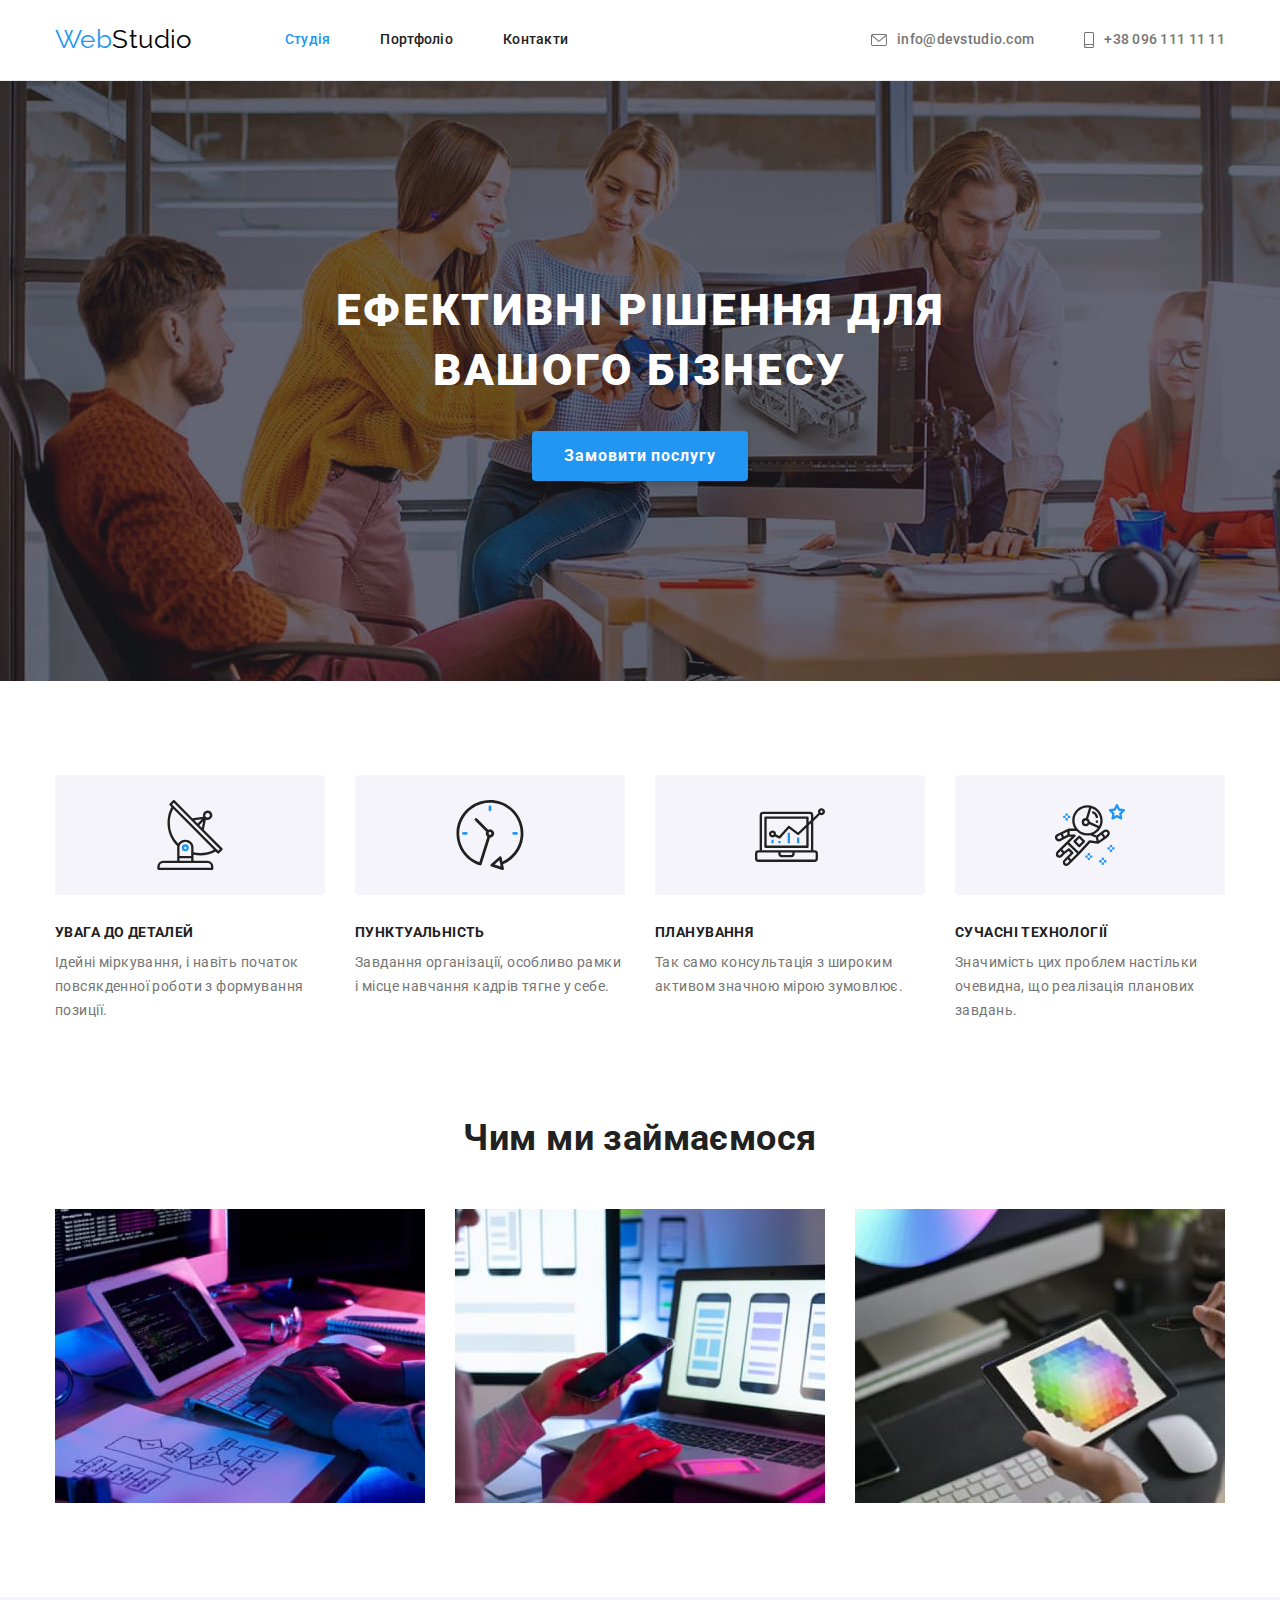
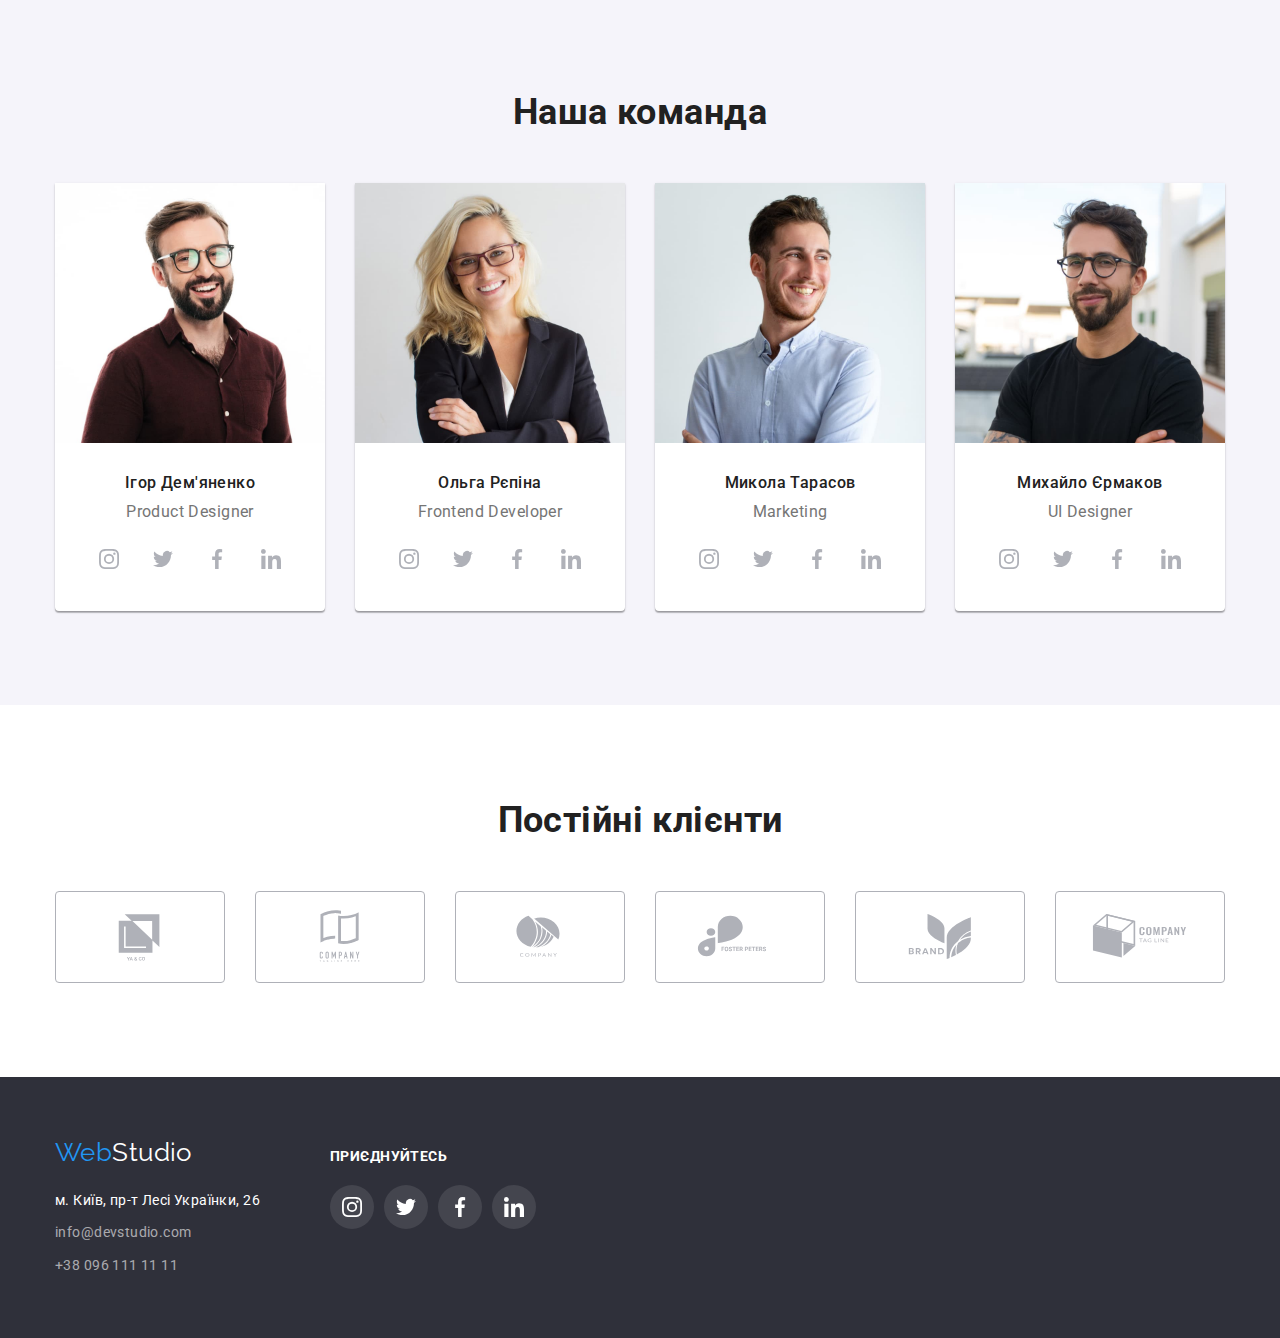
==== index.html @ e7cbeee2 "Добавляє файли проекту" ====
<!DOCTYPE html>
<html lang="uk">
  <head>
    <meta charset="UTF-8" />
    <meta http-equiv="X-UA-Compatible" content="IE=edge" />
    <meta name="viewport" content="width=device-width, initial-scale=1.0" />
    <title>Студія</title>
    <link rel="preconnect" href="https://fonts.googleapis.com" />
    <link rel="preconnect" href="https://fonts.gstatic.com" crossorigin />
    <link
      href="https://fonts.googleapis.com/css2?family=Raleway:wght@700&family=Roboto:wght@400;500;700;900&display=swap"
      rel="stylesheet"
    />
    <link
      rel="stylesheet"
      href="https://cdnjs.cloudflare.com/ajax/libs/modern-normalize/1.1.0/modern-normalize.min.css"
    />
    <link rel="stylesheet" href="./css/styles.css" />
  </head>

  <body>
    <header class="page-header">
      <div class="container">
        <nav class="page-nav">
          <a href="./index.html" class="page-logo"
            ><span class="logo-style">Web</span>Studio</a
          >
          <ul class="header-list">
            <li class="nav-item">
              <a href="./index.html" class="link link-active">Студія</a>
            </li>
            <li class="nav-item">
              <a href="./portfolio.html" class="link">Портфоліо</a>
            </li>
            <li class="nav-item"><a href="" class="link">Контакти</a></li>
          </ul>
        </nav>
        <ul class="page-contacts">
          <li class="contacts">
            <a href="mailto:info@devstudio.com" class="link-contacts">
              <svg class="icons" width="16" height="12">
                <use href="./images/icons.svg#icons-mail"></use>
              </svg>
              info@devstudio.com</a
            >
          </li>
          <li class="contacts">
            <a href="tel:+380961111111" class="link-contacts">
              <svg class="icons" width="10" height="16">
                <use href="./images/icons.svg#icons-phone"></use>
              </svg>
              +38 096 111 11 11</a
            >
          </li>
        </ul>
      </div>
    </header>
    <main class="page-main">
      <section class="hero">
        <div class="container">
          <h1 class="hero-title">Ефективні рішення для вашого бізнесу</h1>
          <button type="button" class="hero-button">Замовити послугу</button>
        </div>
      </section>
      <section class="section advantage">
        <div class="container">
          <h2 class="hidden-title">Наші переваги</h2>
          <ul class="advantage-list">
            <li class="advantage-item">
              <div class="advantage-icons">
                <svg width="70" height="70">
                  <use href="./images/icons.svg#icons-antenna"></use>
                </svg>
              </div>
              <h3 class="advantage-title">УВАГА ДО ДЕТАЛЕЙ</h3>
              <p class="advantage-text">
                Ідейні міркування, і навіть початок повсякденної роботи з
                формування позиції.
              </p>
            </li>
            <li class="advantage-item">
              <div class="advantage-icons">
                <svg width="70" height="70">
                  <use href="./images/icons.svg#icons-clock"></use>
                </svg>
              </div>
              <h3 class="advantage-title">ПУНКТУАЛЬНІСТЬ</h3>
              <p class="advantage-text">
                Завдання організації, особливо рамки і місце навчання кадрів
                тягне у себе.
              </p>
            </li>
            <li class="advantage-item">
              <div class="advantage-icons">
                <svg width="70" height="70">
                  <use href="./images/icons.svg#icons-diagram"></use>
                </svg>
              </div>
              <h3 class="advantage-title">ПЛАНУВАННЯ</h3>
              <p class="advantage-text">
                Так само консультація з широким активом значною мірою зумовлює.
              </p>
            </li>
            <li class="advantage-item">
              <div class="advantage-icons">
                <svg width="70" height="70">
                  <use href="./images/icons.svg#icons-astronaut"></use>
                </svg>
              </div>
              <h3 class="advantage-title">СУЧАСНІ ТЕХНОЛОГІЇ</h3>
              <p class="advantage-text">
                Значимість цих проблем настільки очевидна, що реалізація
                планових завдань.
              </p>
            </li>
          </ul>
        </div>
      </section>
      <section class="section job">
        <div class="container">
          <h2 class="section-title">Чим ми займаємося</h2>
          <ul class="job-list">
            <li class="job-item">
              <img
                src="./images/wedo1.jpg"
                alt="Зображено процес програмування"
                width="370"
                height="294"
                class="image"
              />
            </li>
            <li class="job-item">
              <img
                src="./images/wedo2.jpg"
                alt="Зображено процес створення стилізації"
                width="370"
                height="294"
                class="image"
              />
            </li>
            <li class="job-item">
              <img
                src="./images/wedo3.jpg"
                alt="Зображено процес дизайну"
                width="370"
                height="294"
                class="image"
              />
            </li>
          </ul>
        </div>
      </section>
      <section class="section team">
        <div class="container">
          <h2 class="section-title">Наша команда</h2>
          <ul class="team-list">
            <li class="team-item">
              <img
                src="./images/igor.jpg"
                alt="Фото члена команди студії Ігоря"
                width="270"
                height="260"
                class="image"
              />
              <div class="team-member">
                <h3 class="team-title">Ігор Дем'яненко</h3>
                <p class="team-text">Product Designer</p>
                <ul class="icon-list">
                  <li class="icon-item">
                    <a
                      href="https://instagram.com"
                      target="_blank"
                      rel="noopener noreferrer nofollow"
                      aria-label="Іконка інстаграм"
                      class="icon-link"
                    >
                      <svg width="20" height="20" class="icons">
                        <use href="./images/icons.svg#icons-instagram"></use>
                      </svg>
                    </a>
                  </li>
                  <li class="icon-item">
                    <a
                      href="https://twitter.com"
                      target="_blank"
                      rel="noopener noreferrer nofollow"
                      aria-label="Іконка твітер"
                      class="icon-link"
                    >
                      <svg width="20" height="20" class="icons">
                        <use href="./images/icons.svg#icons-twitter"></use>
                      </svg>
                    </a>
                  </li>
                  <li class="icon-item">
                    <a
                      href="https://facebook.com"
                      target="_blank"
                      rel="noopener noreferrer nofollow"
                      aria-label="Іконка фейсбук"
                      class="icon-link"
                    >
                      <svg width="20" height="20" class="icons">
                        <use href="./images/icons.svg#icons-facebook"></use>
                      </svg>
                    </a>
                  </li>
                  <li class="icon-item">
                    <a
                      href="https://ua.linkedin.com"
                      target="_blank"
                      rel="noopener noreferrer nofollow"
                      aria-label="Іконка лінкедін"
                      class="icon-link"
                    >
                      <svg width="20" height="20" class="icons">
                        <use href="./images/icons.svg#icons-linkedin"></use>
                      </svg>
                    </a>
                  </li>
                </ul>
              </div>
            </li>
            <li class="team-item">
              <img
                src="./images/olga.jpg"
                alt="Фото члена команди студії Ольги"
                width="270"
                height="260"
                class="image"
              />
              <div class="team-member">
                <h3 class="team-title">Ольга Рєпіна</h3>
                <p class="team-text">Frontend Developer</p>
                <ul class="icon-list">
                  <li class="icon-item">
                    <a
                      href="https://instagram.com"
                      target="_blank"
                      rel="noopener noreferrer nofollow"
                      aria-label="Іконка інстаграм"
                      class="icon-link"
                    >
                      <svg width="20" height="20" class="icons">
                        <use href="./images/icons.svg#icons-instagram"></use>
                      </svg>
                    </a>
                  </li>
                  <li class="icon-item">
                    <a
                      href="https://twitter.com"
                      target="_blank"
                      rel="noopener noreferrer nofollow"
                      aria-label="Іконка твітер"
                      class="icon-link"
                    >
                      <svg width="20" height="20" class="icons">
                        <use href="./images/icons.svg#icons-twitter"></use>
                      </svg>
                    </a>
                  </li>
                  <li class="icon-item">
                    <a
                      href="https://facebook.com"
                      target="_blank"
                      rel="noopener noreferrer nofollow"
                      aria-label="Іконка фейсбук"
                      class="icon-link"
                    >
                      <svg width="20" height="20" class="icons">
                        <use href="./images/icons.svg#icons-facebook"></use>
                      </svg>
                    </a>
                  </li>
                  <li class="icon-item">
                    <a
                      href="https://ua.linkedin.com"
                      target="_blank"
                      rel="noopener noreferrer nofollow"
                      aria-label="Іконка лінкедін"
                      class="icon-link"
                    >
                      <svg width="20" height="20" class="icons">
                        <use href="./images/icons.svg#icons-linkedin"></use>
                      </svg>
                    </a>
                  </li>
                </ul>
              </div>
            </li>
            <li class="team-item">
              <img
                src="./images/mukola.jpg"
                alt="Фото члена команди студії Миколи"
                width="270"
                height="260"
                class="image"
              />
              <div class="team-member">
                <h3 class="team-title">Микола Тарасов</h3>
                <p class="team-text">Marketing</p>
                <ul class="icon-list">
                  <li class="icon-item">
                    <a
                      href="https://instagram.com"
                      target="_blank"
                      rel="noopener noreferrer nofollow"
                      aria-label="Іконка інстаграм"
                      class="icon-link"
                    >
                      <svg width="20" height="20" class="icons">
                        <use href="./images/icons.svg#icons-instagram"></use>
                      </svg>
                    </a>
                  </li>
                  <li class="icon-item">
                    <a
                      href="https://twitter.com"
                      target="_blank"
                      rel="noopener noreferrer nofollow"
                      aria-label="Іконка твітер"
                      class="icon-link"
                    >
                      <svg width="20" height="20" class="icons">
                        <use href="./images/icons.svg#icons-twitter"></use>
                      </svg>
                    </a>
                  </li>
                  <li class="icon-item">
                    <a
                      href="https://facebook.com"
                      target="_blank"
                      rel="noopener noreferrer nofollow"
                      aria-label="Іконка фейсбук"
                      class="icon-link"
                    >
                      <svg width="20" height="20" class="icons">
                        <use href="./images/icons.svg#icons-facebook"></use>
                      </svg>
                    </a>
                  </li>
                  <li class="icon-item">
                    <a
                      href="https://ua.linkedin.com"
                      target="_blank"
                      rel="noopener noreferrer nofollow"
                      aria-label="Іконка лінкедін"
                      class="icon-link"
                    >
                      <svg width="20" height="20" class="icons">
                        <use href="./images/icons.svg#icons-linkedin"></use>
                      </svg>
                    </a>
                  </li>
                </ul>
              </div>
            </li>
            <li class="team-item">
              <img
                src="./images/mukhailo.jpg"
                alt="Фото члена команди студії Михайла"
                width="270"
                height="260"
                class="image"
              />
              <div class="team-member">
                <h3 class="team-title">Михайло Єрмаков</h3>
                <p class="team-text">UI Designer</p>
                <ul class="icon-list">
                  <li class="icon-item">
                    <a
                      href="https://instagram.com"
                      target="_blank"
                      rel="noopener noreferrer nofollow"
                      aria-label="Іконка інстаграм"
                      class="icon-link"
                    >
                      <svg width="20" height="20" class="icons">
                        <use href="./images/icons.svg#icons-instagram"></use>
                      </svg>
                    </a>
                  </li>
                  <li class="icon-item">
                    <a
                      href="https://twitter.com"
                      target="_blank"
                      rel="noopener noreferrer nofollow"
                      aria-label="Іконка твітер"
                      class="icon-link"
                    >
                      <svg width="20" height="20" class="icons">
                        <use href="./images/icons.svg#icons-twitter"></use>
                      </svg>
                    </a>
                  </li>
                  <li class="icon-item">
                    <a
                      href="https://facebook.com"
                      target="_blank"
                      rel="noopener noreferrer nofollow"
                      aria-label="Іконка фейсбук"
                      class="icon-link"
                    >
                      <svg width="20" height="20" class="icons">
                        <use href="./images/icons.svg#icons-facebook"></use>
                      </svg>
                    </a>
                  </li>
                  <li class="icon-item">
                    <a
                      href="https://ua.linkedin.com"
                      target="_blank"
                      rel="noopener noreferrer nofollow"
                      aria-label="Іконка лінкедін"
                      class="icon-link"
                    >
                      <svg width="20" height="20" class="icons">
                        <use href="./images/icons.svg#icons-linkedin"></use>
                      </svg>
                    </a>
                  </li>
                </ul>
              </div>
            </li>
          </ul>
        </div>
      </section>
      <section class="section clients">
        <div class="container">
          <h2 class="section-title">Постійні клієнти</h2>
          <ul class="clients-list">
            <li class="clients-item">
              <a
                href=""
                target="_blank"
                rel="noopener noreferrer nofollow"
                aria-label="Логотип першої компанії клієнта"
                class="clients-link"
              >
                <svg width="106" height="60" class="icons">
                  <use href="./images/icons.svg#icons-Logo1"></use>
                </svg>
              </a>
            </li>
            <li class="clients-item">
              <a
                href=""
                target="_blank"
                rel="noopener noreferrer nofollow"
                aria-label="Логотип другої компанії клієнта"
                class="clients-link"
              >
                <svg width="106" height="60" class="icons">
                  <use href="./images/icons.svg#icons-Logo2"></use>
                </svg>
              </a>
            </li>
            <li class="clients-item">
              <a
                href=""
                target="_blank"
                rel="noopener noreferrer nofollow"
                aria-label="Логотип третьої компанії клієнта"
                class="clients-link"
              >
                <svg width="106" height="60" class="icons">
                  <use href="./images/icons.svg#icons-Logo3"></use>
                </svg>
              </a>
            </li>
            <li class="clients-item">
              <a
                href=""
                target="_blank"
                rel="noopener noreferrer nofollow"
                aria-label="Логотип четвертої компанії клієнта"
                class="clients-link"
              >
                <svg width="106" height="60" class="icons">
                  <use href="./images/icons.svg#icons-Logo4"></use>
                </svg>
              </a>
            </li>
            <li class="clients-item">
              <a
                href=""
                target="_blank"
                rel="noopener noreferrer nofollow"
                aria-label="Логотип п’ятої компанії клієнта"
                class="clients-link"
              >
                <svg width="106" height="60" class="icons">
                  <use href="./images/icons.svg#icons-Logo5"></use>
                </svg>
              </a>
            </li>
            <li class="clients-item">
              <a
                href=""
                target="_blank"
                rel="noopener noreferrer nofollow"
                aria-label="Логотип шостої компанії клієнта"
                class="clients-link"
              >
                <svg width="106" height="60" class="icons">
                  <use href="./images/icons.svg#icons-Logo6"></use>
                </svg>
              </a>
            </li>
          </ul>
        </div>
      </section>
    </main>
    <footer class="page-footer">
      <div class="container">
        <div class="footer-flex">
          <div class="first-block">
            <a href="./index.html" class="page-logo footer-logo"
              ><span class="logo-style">Web</span
              ><span class="logo-footer">Studio</span></a
            >
            <address class="address-footer">
              <ul class="page-list">
                <li class="footer-item">
                  <a
                    href=""
                    target="_blank"
                    rel="noopener noreferrer nofollow"
                    class="footer-link address-link"
                    >м. Київ, пр-т Лесі Українки, 26</a
                  >
                </li>
                <li class="footer-item">
                  <a href="mailto:info@devstudio.com" class="footer-link"
                    >info@devstudio.com</a
                  >
                </li>
                <li class="footer-item">
                  <a href="tel:+380961111111" class="footer-link"
                    >+38 096 111 11 11</a
                  >
                </li>
              </ul>
            </address>
          </div>
          <div class="second-block">
            <b class="footer-title">Приєднуйтесь</b>
            <ul class="icon-footer">
              <li class="footer-icon-item">
                <a
                  href="https://instagram.com"
                  target="_blank"
                  rel="noopener noreferrer nofollow"
                  aria-label="Іконка інстаграм"
                  class="footer-icon-link"
                >
                  <svg width="20" height="20" class="footer-icons">
                    <use href="./images/icons.svg#icons-instagram"></use>
                  </svg>
                </a>
              </li>
              <li class="footer-icon-item">
                <a
                  href="https://twitter.com"
                  target="_blank"
                  rel="noopener noreferrer nofollow"
                  aria-label="Іконка твітер"
                  class="footer-icon-link"
                >
                  <svg width="20" height="20" class="footer-icons">
                    <use href="./images/icons.svg#icons-twitter"></use>
                  </svg>
                </a>
              </li>
              <li class="footer-icon-item">
                <a
                  href="https://facebook.com"
                  target="_blank"
                  rel="noopener noreferrer nofollow"
                  aria-label="Іконка фейсбук"
                  class="footer-icon-link"
                >
                  <svg width="20" height="20" class="footer-icons">
                    <use href="./images/icons.svg#icons-facebook"></use>
                  </svg>
                </a>
              </li>
              <li class="footer-icon-item">
                <a
                  href="https://ua.linkedin.com"
                  target="_blank"
                  rel="noopener noreferrer nofollow"
                  aria-label="Іконка лінкедін"
                  class="footer-icon-link"
                >
                  <svg width="20" height="20" class="footer-icons">
                    <use href="./images/icons.svg#icons-linkedin"></use>
                  </svg>
                </a>
              </li>
            </ul>
          </div>
        </div>
      </div>
    </footer>
  </body>
</html>
---- css/styles.css ----
:root {
  --main-bcg-color: #ffffff;
  --hero-footer-bcg: #2f303a;
  --team-bcg-color: #f5f4fa;
  --main-color: #212121;
  --secondary-color: #757575;
  --focus-color: #2196f3;
  --black-color: #000000;
  --white-color: #ffffff;
  --address-color: rgba(255, 255, 255, 0.6);
  --icons-color: #afb1b8;
}

body {
  background-color: var(--main-bcg-color);

  font-family: "Roboto", sans-serif;
  font-size: 14px;
  line-height: 1.71;
  letter-spacing: 0.03em;
  color: var(--main-color);
}

h1,
h2,
h3,
p {
  margin: 0;
  padding: 0;
}

ul {
  margin: 0;
  padding: 0;
  list-style-type: none;
}

.container {
  width: 1200px;
  margin-left: auto;
  margin-right: auto;
  padding-left: 15px;
  padding-right: 15px;
}

.section {
  max-width: 1600px;
  margin-left: auto;
  margin-right: auto;
  padding-top: 94px;
  padding-bottom: 94px;
}

.section.advantage {
  padding-bottom: 0;
}

/* HEADER */
.page-header .container,
.page-nav,
.header-list,
.page-contacts,
.contacts {
  display: flex;
}

.page-header {
  max-width: 1600px;
  margin-left: auto;
  margin-right: auto;
  border-bottom: 1px solid #ececec;
}

.page-logo {
  display: block;
  padding-top: 24px;
  padding-bottom: 25px;

  font-family: "Raleway", sans-serif;
  font-size: 26px;
  line-height: 1.2;
  text-decoration: none;
  color: var(--black-color);
}

.logo-style {
  color: var(--focus-color);
}

.header-list {
  margin-left: 93px;
}

.nav-item:not(:first-child),
.contacts:last-child {
  margin-left: 50px;
}

.page-contacts {
  margin-left: auto;
}

.link,
.link-contacts {
  display: flex;
  align-items: center;
  padding-top: 32px;
  padding-bottom: 32px;

  font-weight: 500;
  line-height: 1.14;
  letter-spacing: 0.02em;
  text-decoration: none;
  color: var(--main-color);
}

.link-contacts {
  color: var(--secondary-color);
}

.link-contacts > .icons {
  margin-right: 10px;
}

.link:hover,
.link:focus,
.link-contacts:hover,
.link-contacts:focus {
  color: var(--focus-color);
}

.link.link-active {
  color: var(--focus-color);
}

/* MAIN */
/* головна секція hero */
.hero {
  max-width: 1600px;
  height: 600px;
  margin-left: auto;
  margin-right: auto;
  padding-top: 200px;
  padding-bottom: 200px;

  background-image: linear-gradient(
      rgba(47, 48, 58, 0.4),
      rgba(47, 48, 58, 0.4)
    ),
    url(../images/hero.jpg);
}

.hero,
.page-footer {
  background-color: var(--hero-footer-bcg);
}

.hero-title {
  margin-left: auto;
  margin-right: auto;
  margin-bottom: 30px;
  width: 696px;

  font-weight: 900;
  font-size: 44px;
  line-height: 1.36;
  text-align: center;
  letter-spacing: 0.06em;
  text-transform: uppercase;
  color: var(--white-color);
}

.hero-button {
  display: flex;
  justify-content: center;
  align-items: center;
  min-width: 216px;
  height: 50px;
  margin-left: auto;
  margin-right: auto;

  border: none;
  border-radius: 4px;
  background-color: var(--focus-color);
  box-shadow: 0px 4px 4px rgba(0, 0, 0, 0.15);
  cursor: pointer;

  font-family: inherit;
  font-weight: 700;
  font-size: 16px;
  line-height: 1.88;
  letter-spacing: 0.06em;
  color: var(--white-color);
}

.hero-button:hover,
.hero-button:focus {
  background-color: #188ce8;
}

/* секція наші переваги */
.hidden-title {
  position: absolute;
  width: 1px;
  height: 1px;
  margin: -1px;
  border: 0;
  padding: 0;

  white-space: nowrap;
  clip-path: inset(100%);
  clip: rect(0 0 0 0);
  overflow: hidden;
}

.advantage-list {
  display: flex;
  gap: 30px;
}

.advantage-item {
  flex-basis: calc((100% - 30px * 3) / 4);
}

.advantage-icons {
  display: flex;
  margin-bottom: 30px;
  height: 120px;
  justify-content: center;
  align-items: center;

  background: var(--team-bcg-color);
  border-radius: 4px;
}

.advantage-title {
  margin-bottom: 10px;

  font-size: 14px;
  line-height: 1.14;
  text-transform: uppercase;
}

.advantage-text {
  color: var(--secondary-color);
}

/* секція чим ми займаємось */
.section-title {
  margin-bottom: 50px;

  font-size: 36px;
  line-height: 1.17;
  text-align: center;
}

.job-list {
  display: flex;
  gap: 30px;
}

.job-item {
  flex-basis: calc((100% - 30px * 2) / 3);
}

.image {
  display: block;
  max-width: 100%;
}

/* секція наша команда */
.team {
  background-color: var(--team-bcg-color);

  font-size: 16px;
  line-height: 1.19;
  text-align: center;
}

.team-list {
  display: flex;
  gap: 30px;
}

.team-item {
  flex-basis: calc((100% - 30px * 3) / 4);
  background-color: var(--main-bcg-color);
  box-shadow: 0px 1px 3px rgba(0, 0, 0, 0.12), 0px 1px 1px rgba(0, 0, 0, 0.14),
    0px 2px 1px rgba(0, 0, 0, 0.2);
  border-radius: 0px 0px 4px 4px;
}

.team-member {
  padding-top: 30px;
  padding-bottom: 30px;
}
.team-title {
  margin-bottom: 10px;
  font-weight: 500;
  font-size: 16px;
}

.team-text {
  margin-bottom: 16px;
  color: var(--secondary-color);
}

/* ЧАСТИНА З ПОСИЛАНЬ НА СОЦМЕРЕЖІ КОМАНДИ */
.icon-list {
  display: flex;
  justify-content: center;
  margin-left: auto;
  margin-right: auto;
  gap: 10px;
}

.icon-link {
  display: flex;
  justify-content: center;
  align-items: center;
  width: 44px;
  height: 44px;
  border-radius: 50%;
  color: var(--icons-color);
}

.icon-link:hover,
.icon-link:focus {
  background-color: var(--focus-color);
  color: var(--white-color);
}

/* Cекція клієнти */
.clients-list {
  display: flex;
  gap: 30px;
}

.clients-link {
  display: flex;
  width: 170px;
  height: 92px;
  justify-content: center;
  align-items: center;

  border: 1px solid #afb1b8;
  border-radius: 4px;

  color: var(--icons-color);
}

.clients-link:hover,
.clients-link:focus {
  border-color: var(--focus-color);
  color: var(--focus-color);
}

.icons {
  fill: currentColor;
}

/* FOOTER */
.page-footer {
  max-width: 1600px;
  margin-left: auto;
  margin-right: auto;
  padding-top: 60px;
  padding-bottom: 60px;
}

.page-logo.footer-logo {
  margin-bottom: 20px;
  padding-top: 0;
  padding-bottom: 0;
}

.logo-footer,
.footer-link.address-link {
  color: var(--white-color);
}

.footer-item:not(:last-child) {
  margin-bottom: 9px;
}

.footer-link {
  display: block;

  font-style: normal;
  text-decoration: none;
  color: var(--address-color);
}

.footer-link:hover,
.footer-link:focus {
  color: var(--focus-color);
}

/* FOOTER іконки з посиланнями на соцмережі */
.footer-flex {
  display: flex;
  align-items: baseline;
  gap: 70px;
}

.footer-title {
  display: block;
  margin-bottom: 20px;

  line-height: 1.14;
  text-transform: uppercase;
  color: var(--white-color);
}

.icon-footer {
  display: flex;
  gap: 10px;
}

.footer-icon-link {
  display: flex;
  justify-content: center;
  align-items: center;
  width: 44px;
  height: 44px;
  border-radius: 50%;
  background-color: rgba(255, 255, 255, 0.1);
  color: var(--white-color);
}

.footer-icon-link:hover,
.footer-icon-link:focus {
  background-color: var(--focus-color);
}

.footer-icons {
  fill: currentColor;
}

/* PORTFOLIO.HTML MAIN */
.portfolio-list {
  display: flex;
  justify-content: center;
}

.portfolio-list:not(:last-child) {
  margin-bottom: 50px;
}

.portfolio-button {
  display: block;
  margin-left: auto;
  margin-right: auto;
  padding: 6px 22px;

  border: none;
  border-radius: 4px;
  background-color: var(--team-bcg-color);

  cursor: pointer;

  font-family: inherit;
  font-weight: 500;
  font-size: 16px;
  line-height: 1.62;
  text-align: center;
  letter-spacing: 0.03em;
  color: var(--main-color);
}

.portfolio-button.first-button {
  padding: 6px 25px;
}

.item-button:not(:first-child) {
  margin-left: 8px;
}

.portfolio-button:hover,
.portfolio-button:focus {
  background-color: var(--focus-color);

  box-shadow: 0px 3px 1px rgba(0, 0, 0, 0.1), 0px 1px 2px rgba(0, 0, 0, 0.08),
    0px 2px 2px rgba(0, 0, 0, 0.12);

  color: var(--white-color);
}

.portfolio-list.card-list {
  flex-wrap: wrap;
  justify-content: flex-start;
  gap: 30px;
}

.portfolio-item {
  flex-basis: calc((100% - 30px * 2) / 3);
}

.portfolio-item:hover,
.portfolio-item:focus {
  box-shadow: 0px 1px 1px rgba(0, 0, 0, 0.12), 0px 4px 4px rgba(0, 0, 0, 0.06),
    1px 4px 6px rgba(0, 0, 0, 0.16);
}

.card-description {
  padding: 20px 24px;
  border: 1px solid #eeeeee;
  border-top: none;
}

.portfolio-title {
  margin-bottom: 4px;

  font-size: 18px;
  line-height: 2;
  letter-spacing: 0.06em;
  color: var(--main-color);
}

.portfolio-text {
  font-size: 16px;
  line-height: 1.88;
  color: var(--secondary-color);
}

.portfolio-link {
  text-decoration: none;
}
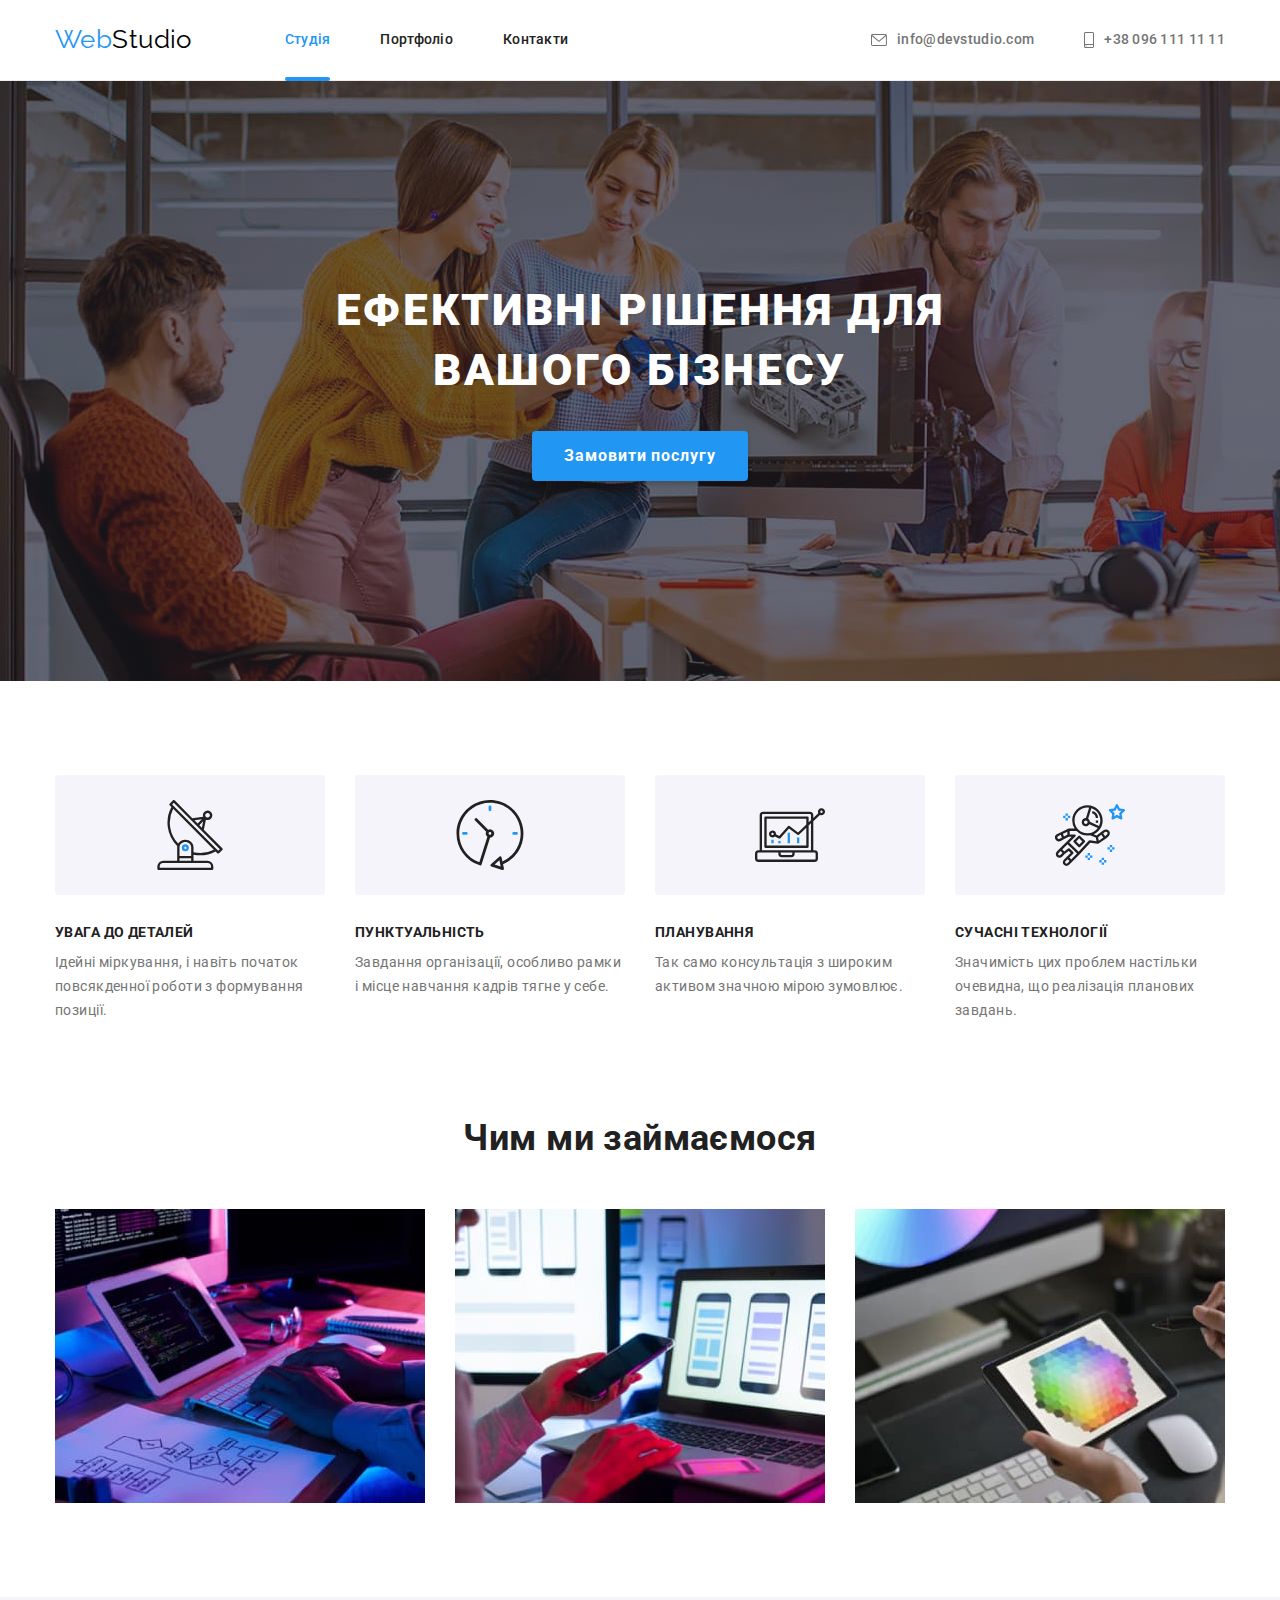
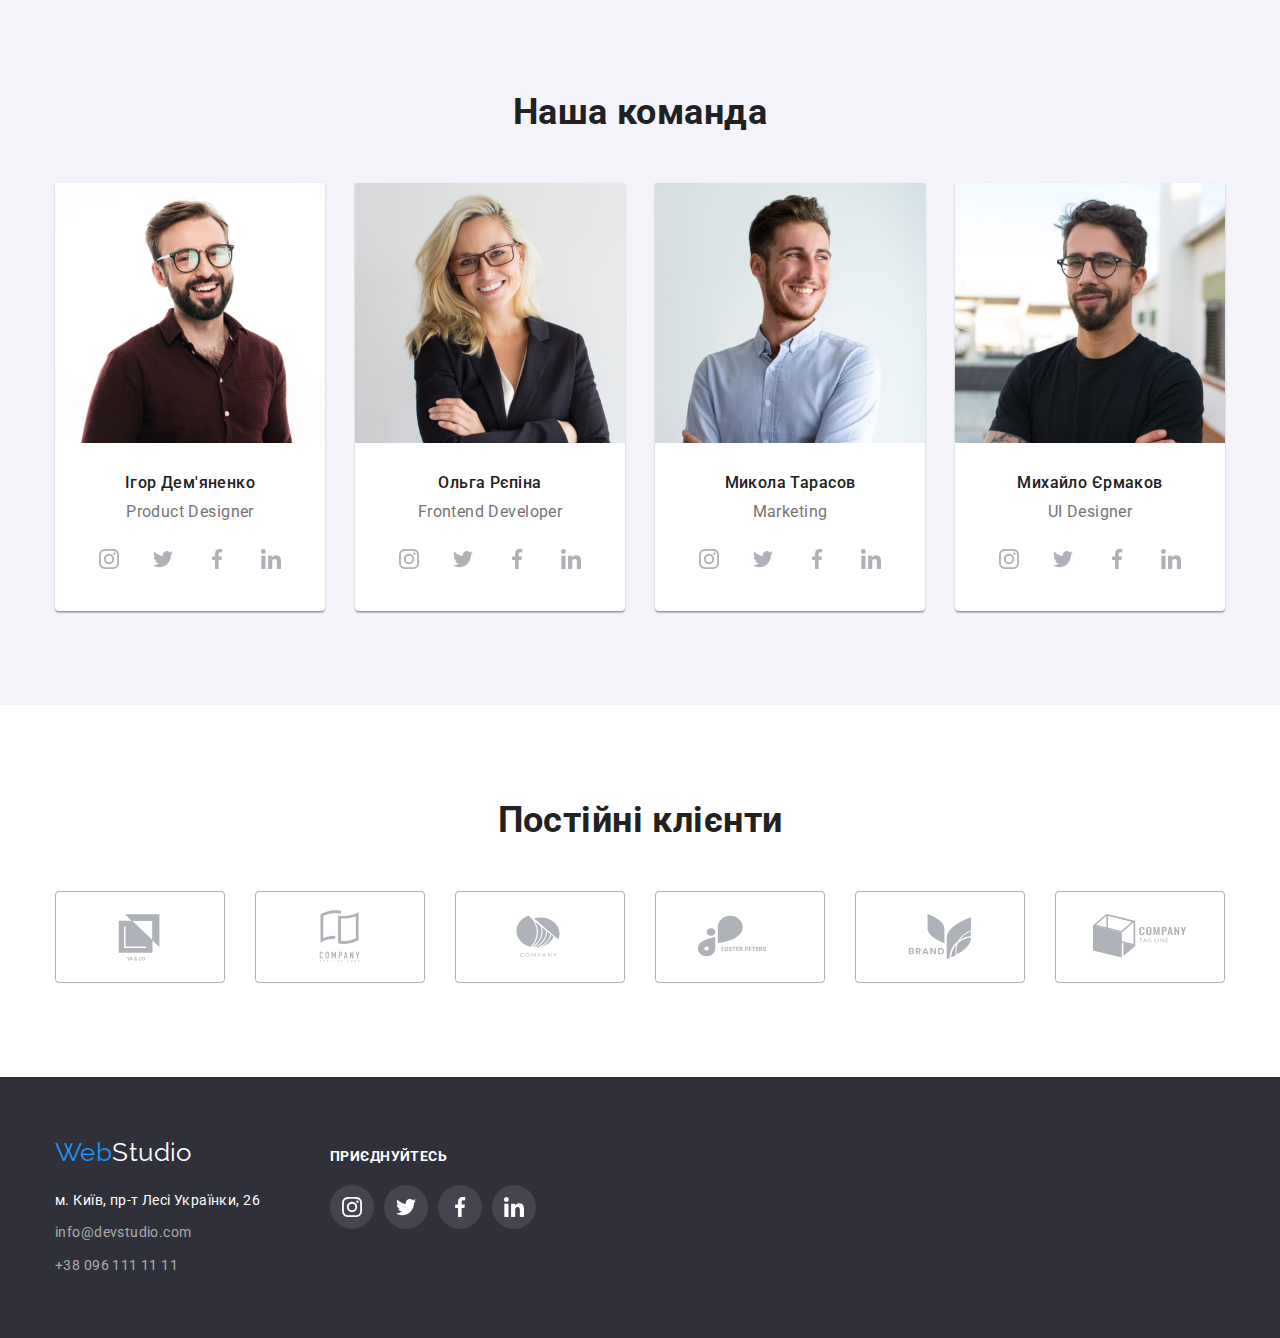
==== commit 2af9947c: "Додає модальне вікно та анімації hover" ====
--- a/index.html
+++ b/index.html
@@ -59,7 +59,9 @@
       <section class="hero">
         <div class="container">
           <h1 class="hero-title">Ефективні рішення для вашого бізнесу</h1>
-          <button type="button" class="hero-button">Замовити послугу</button>
+          <button type="button" class="hero-button" data-modal-open>
+            Замовити послугу
+          </button>
         </div>
       </section>
       <section class="section advantage">
@@ -603,5 +605,15 @@
         </div>
       </div>
     </footer>
+    <div class="backdrop is-hidden" data-modal>
+      <div class="modal">
+        <button class="button-close" data-modal-close>
+          <svg class="close-icons" width="18" height="18">
+            <use href="./images/icons.svg#icons-close"></use>
+          </svg>
+        </button>
+      </div>
+    </div>
+    <script src="./js/modal.js"></script>
   </body>
 </html>
--- a/css/styles.css
+++ b/css/styles.css
@@ -9,6 +9,8 @@
   --white-color: #ffffff;
   --address-color: rgba(255, 255, 255, 0.6);
   --icons-color: #afb1b8;
+  --duration: 250ms;
+  --timing-function: cubic-bezier(0.4, 0, 0.2, 1);
 }
 
 body {
@@ -112,6 +114,8 @@
   letter-spacing: 0.02em;
   text-decoration: none;
   color: var(--main-color);
+
+  transition: color var(--duration) var(--timing-function);
 }
 
 .link-contacts {
@@ -130,7 +134,22 @@
 }
 
 .link.link-active {
+  position: relative;
   color: var(--focus-color);
+}
+
+.link.link-active::after {
+  content: "";
+  position: absolute;
+  left: 0;
+  bottom: 0;
+  display: block;
+  margin-bottom: -1px;
+  width: 100%;
+  height: 4px;
+  border-radius: 2px;
+
+  background-color: var(--focus-color);
 }
 
 /* MAIN */
@@ -191,6 +210,8 @@
   line-height: 1.88;
   letter-spacing: 0.06em;
   color: var(--white-color);
+
+  transition: background-color var(--duration) var(--timing-function);
 }
 
 .hero-button:hover,
@@ -322,6 +343,9 @@
   height: 44px;
   border-radius: 50%;
   color: var(--icons-color);
+
+  transition: background-color var(--duration) var(--timing-function),
+    color var(--duration) var(--timing-function);
 }
 
 .icon-link:hover,
@@ -347,6 +371,9 @@
   border-radius: 4px;
 
   color: var(--icons-color);
+
+  transition: border-color var(--duration) var(--timing-function),
+    color var(--duration) var(--timing-function);
 }
 
 .clients-link:hover,
@@ -389,6 +416,8 @@
   font-style: normal;
   text-decoration: none;
   color: var(--address-color);
+
+  transition: color var(--duration) var(--timing-function);
 }
 
 .footer-link:hover,
@@ -426,6 +455,8 @@
   border-radius: 50%;
   background-color: rgba(255, 255, 255, 0.1);
   color: var(--white-color);
+
+  transition: background-color var(--duration) var(--timing-function);
 }
 
 .footer-icon-link:hover,
@@ -435,6 +466,60 @@
 
 .footer-icons {
   fill: currentColor;
+}
+
+/* ==========================
+        МОДАЛЬНЕ ВІКНО 
+=============================*/
+.backdrop {
+  position: fixed;
+  top: 0;
+  left: 0;
+
+  width: 100%;
+  height: 100%;
+
+  background-color: rgba(0, 0, 0, 0.2);
+  backdrop-filter: blur(2px);
+}
+
+.backdrop.is-hidden {
+  opacity: 0;
+  pointer-events: none;
+}
+
+.modal {
+  position: absolute;
+  top: 50%;
+  left: 50%;
+  transform: translate(-50%, -50%);
+
+  width: 528px;
+  min-height: 581px;
+
+  background-color: var(--white-color);
+  box-shadow: 0px 1px 3px rgba(0, 0, 0, 0.12), 0px 1px 1px rgba(0, 0, 0, 0.14),
+    0px 2px 1px rgba(0, 0, 0, 0.2);
+  border-radius: 4px;
+}
+
+.button-close {
+  position: absolute;
+  top: 8px;
+  right: 8px;
+
+  width: 30px;
+  height: 30px;
+
+  display: flex;
+  justify-content: center;
+  align-items: center;
+
+  background-color: var(--white-color);
+  border: 1px solid rgba(0, 0, 0, 0.1);
+  border-radius: 50%;
+
+  cursor: pointer;
 }
 
 /* PORTFOLIO.HTML MAIN */
@@ -466,6 +551,10 @@
   text-align: center;
   letter-spacing: 0.03em;
   color: var(--main-color);
+
+  transition: background-color var(--duration) var(--timing-function),
+    box-shadow var(--duration) var(--timing-function),
+    color var(--duration) var(--timing-function);
 }
 
 .portfolio-button.first-button {
@@ -494,6 +583,8 @@
 
 .portfolio-item {
   flex-basis: calc((100% - 30px * 2) / 3);
+
+  transition: box-shadow var(--duration) var(--timing-function);
 }
 
 .portfolio-item:hover,
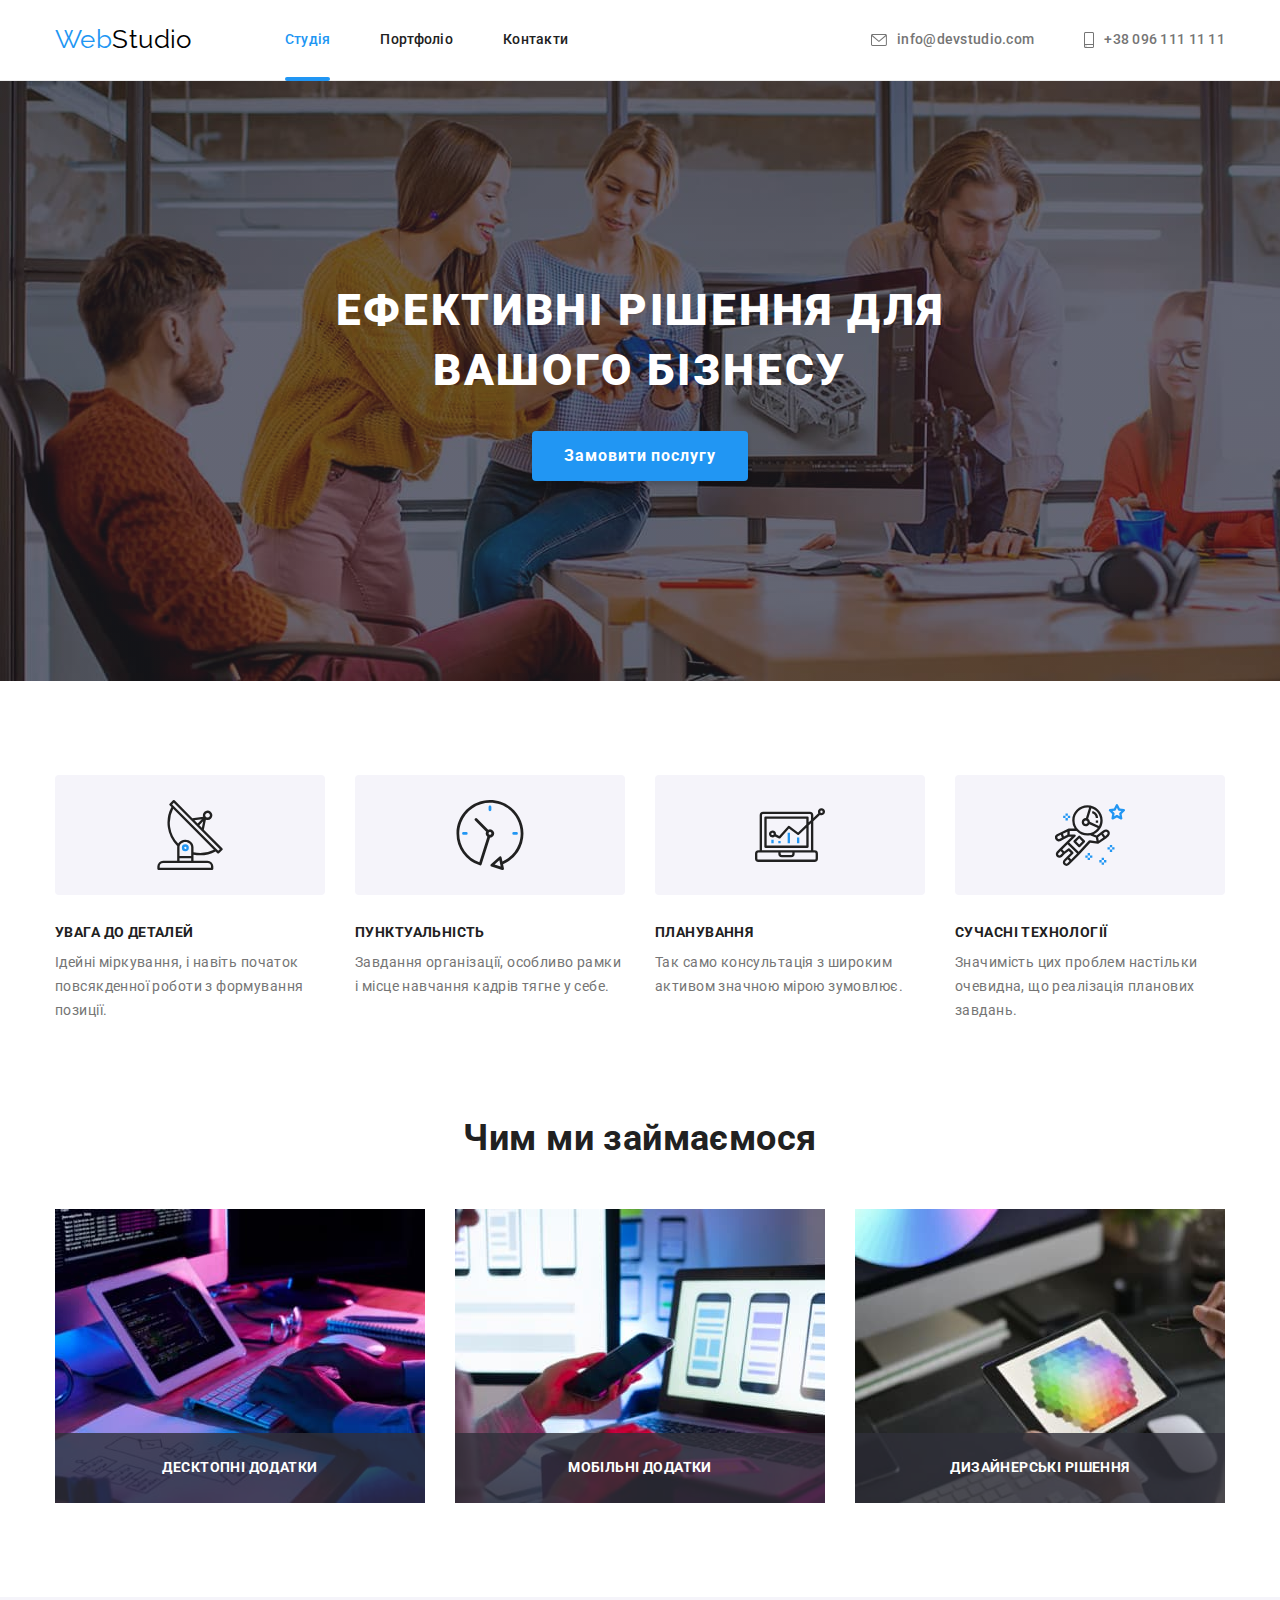
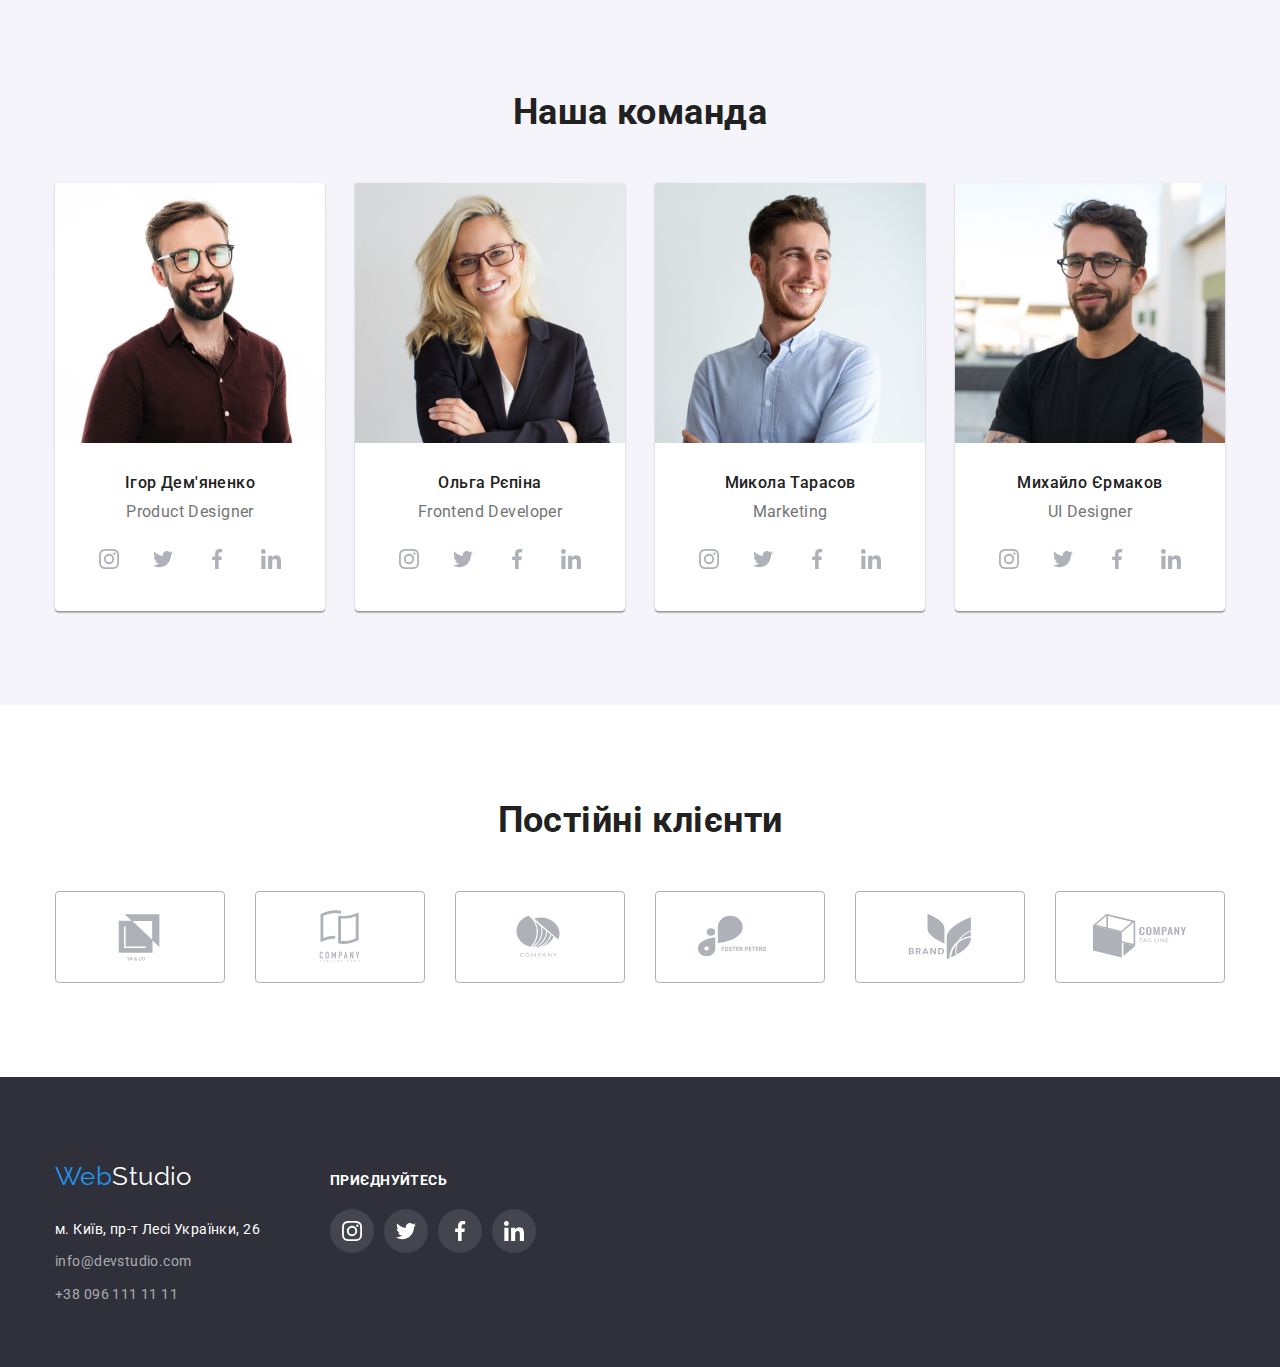
==== commit d91698cc: "Додає overlay і напис на елементи" ====
--- a/index.html
+++ b/index.html
@@ -123,31 +123,46 @@
           <h2 class="section-title">Чим ми займаємося</h2>
           <ul class="job-list">
             <li class="job-item">
-              <img
-                src="./images/wedo1.jpg"
-                alt="Зображено процес програмування"
-                width="370"
-                height="294"
-                class="image"
-              />
+              <div class="wrapper">
+                <img
+                  src="./images/wedo1.jpg"
+                  alt="Зображено процес програмування"
+                  width="370"
+                  height="294"
+                  class="image"
+                />
+                <div class="overlay">
+                  <b class="overlay-text">Десктопні додатки</b>
+                </div>
+              </div>
             </li>
             <li class="job-item">
-              <img
-                src="./images/wedo2.jpg"
-                alt="Зображено процес створення стилізації"
-                width="370"
-                height="294"
-                class="image"
-              />
+              <div class="wrapper">
+                <img
+                  src="./images/wedo2.jpg"
+                  alt="Зображено процес створення стилізації"
+                  width="370"
+                  height="294"
+                  class="image"
+                />
+                <div class="overlay">
+                  <b class="overlay-text">Мобільні додатки</b>
+                </div>
+              </div>
             </li>
             <li class="job-item">
-              <img
-                src="./images/wedo3.jpg"
-                alt="Зображено процес дизайну"
-                width="370"
-                height="294"
-                class="image"
-              />
+              <div class="wrapper">
+                <img
+                  src="./images/wedo3.jpg"
+                  alt="Зображено процес дизайну"
+                  width="370"
+                  height="294"
+                  class="image"
+                />
+                <div class="overlay">
+                  <b class="overlay-text">Дизайнерські рішення</b>
+                </div>
+              </div>
             </li>
           </ul>
         </div>
@@ -517,7 +532,7 @@
       <div class="container">
         <div class="footer-flex">
           <div class="first-block">
-            <a href="./index.html" class="page-logo footer-logo"
+            <a href="./index.html" class="page-logo footertitle-logo"
               ><span class="logo-style">Web</span
               ><span class="logo-footer">Studio</span></a
             >
--- a/css/styles.css
+++ b/css/styles.css
@@ -289,6 +289,31 @@
   max-width: 100%;
 }
 
+.wrapper {
+  position: relative;
+}
+
+.overlay {
+  position: absolute;
+  left: 0;
+  bottom: 0;
+  width: 100%;
+  height: 70px;
+
+  display: flex;
+  justify-content: center;
+  align-items: center;
+
+  background-color: rgba(47, 48, 58, 0.8);
+}
+
+.overlay-text {
+  line-height: 1.14;
+  text-transform: uppercase;
+
+  color: var(--white-color);
+}
+
 /* секція наша команда */
 .team {
   background-color: var(--team-bcg-color);
